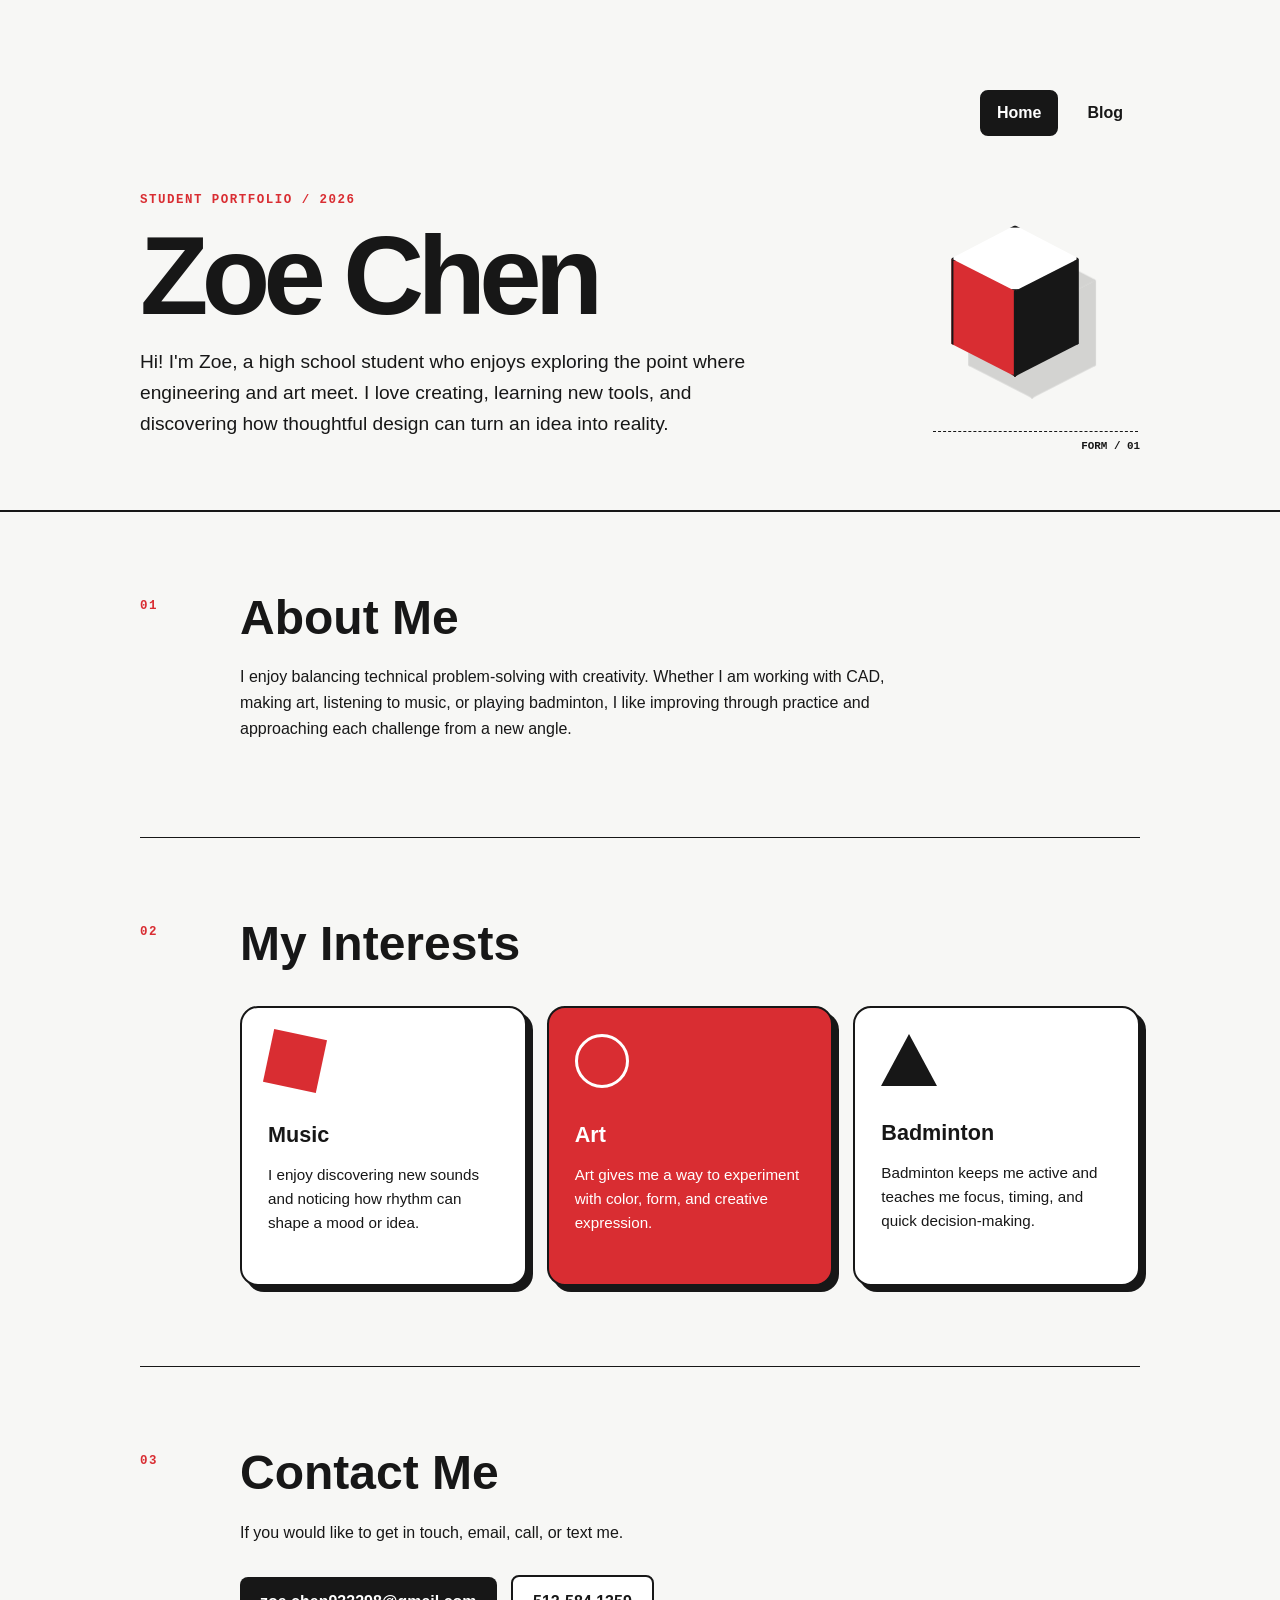
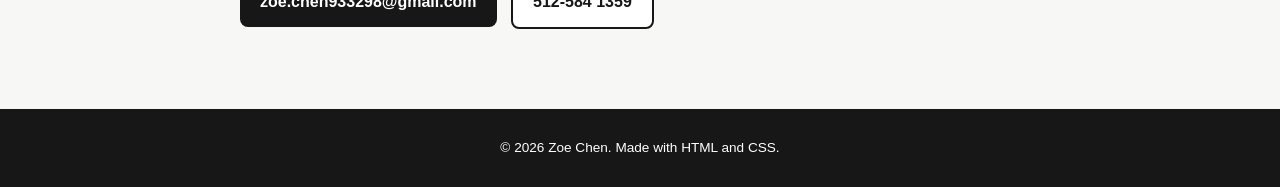
==== index.html @ 2bc7d5ce "web first version" ====
<!DOCTYPE html>
<html lang="en">
<head>
    <meta charset="UTF-8">
    <meta name="viewport" content="width=device-width, initial-scale=1.0">
    <meta name="description" content="A high school student's personal website.">
    <title>Zoe Chen | Personal Website</title>
    <link rel="stylesheet" href="style.css">
</head>
<body>
    <!-- HEADER: Change "Zoe Chen" below if you want to use a different name. -->
    <header class="site-header">
        <div class="container">
            <nav class="site-nav" aria-label="Main navigation">
                <a class="active" href="index.html">Home</a>
                <a href="blog.html">Blog</a>
            </nav>
            <p class="small-label">STUDENT PORTFOLIO / 2026</p>
            <h1>Zoe Chen</h1>
            <!-- INTRODUCTION: Replace this sentence with your own short introduction. -->
            <p class="introduction">
                Hi! I'm Zoe, a high school student who enjoys exploring the point
                where engineering and art meet. I love creating, learning new tools,
                and discovering how thoughtful design can turn an idea into reality.
            </p>

            <!-- Decorative CSS shape: edit its colors and movement in style.css. -->
            <div class="hero-object" aria-hidden="true">
                <div class="isometric-cube">
                    <span class="cube-face cube-top"></span>
                    <span class="cube-face cube-left"></span>
                    <span class="cube-face cube-right"></span>
                </div>
                <span class="object-line"></span>
                <span class="object-label">FORM / 01</span>
            </div>
        </div>
    </header>

    <main class="container">
        <!-- ABOUT ME: Write a few sentences about yourself here. -->
        <section class="section" id="about">
            <p class="section-number">01</p>
            <div class="section-content">
                <h2>About Me</h2>
                <p>
                    I enjoy balancing technical problem-solving with creativity.
                    Whether I am working with CAD, making art, listening to music,
                    or playing badminton, I like improving through practice and
                    approaching each challenge from a new angle.
                </p>
            </div>
        </section>

        <!-- INTERESTS: Change the three card titles and descriptions below. -->
        <section class="interests-section" id="interests">
            <p class="section-number">02</p>
            <div class="section-content">
                <h2>My Interests</h2>
                <div class="card-grid">
                    <!-- INTEREST 1 -->
                    <article class="interest-card">
                        <span class="shape square" aria-hidden="true"></span>
                        <h3>Music</h3>
                        <p>I enjoy discovering new sounds and noticing how rhythm can shape a mood or idea.</p>
                    </article>

                    <!-- INTEREST 2 -->
                    <article class="interest-card featured-card">
                        <span class="shape circle" aria-hidden="true"></span>
                        <h3>Art</h3>
                        <p>Art gives me a way to experiment with color, form, and creative expression.</p>
                    </article>

                    <!-- INTEREST 3 -->
                    <article class="interest-card">
                        <span class="shape triangle" aria-hidden="true"></span>
                        <h3>Badminton</h3>
                        <p>Badminton keeps me active and teaches me focus, timing, and quick decision-making.</p>
                    </article>
                </div>
            </div>
        </section>

        <!-- CONTACT: Replace the email address with your own contact information. -->
        <section class="section contact-section" id="contact">
            <p class="section-number">03</p>
            <div class="section-content">
                <h2>Contact Me</h2>
                <p>If you would like to get in touch, email, call, or text me.</p>
                <a class="contact-button" href="mailto:zoe.chen933298@gmail.com">
                    zoe.chen933298@gmail.com
                </a>
                <a class="contact-button secondary-button" href="tel:+15125841359">
                    512-584 1359
                </a>
            </div>
        </section>
    </main>

    <!-- FOOTER: Change "Zoe Chen" if you want to use a different name. -->
    <footer class="site-footer">
        <div class="container">
            <p>&copy; 2026 Zoe Chen. Made with HTML and CSS.</p>
        </div>
    </footer>
</body>
</html>
---- style.css ----
/* =========================================================
   COLORS
   Change --background below to choose a new background color.
   Try #ffffff for pure white or #f5f1e8 for warm cream.
   ========================================================= */
:root {
    --background: #f7f7f5; /* CHANGE THE PAGE BACKGROUND COLOR HERE */
    --text: #171717;
    --red: #d92d32;
    --white: #ffffff;
    --border: #171717;
}

/* BASIC PAGE SETUP */
* {
    box-sizing: border-box;
}

html {
    scroll-behavior: smooth;
}

body {
    margin: 0;
    color: var(--text);
    background-color: var(--background);
    font-family: Arial, Helvetica, sans-serif;
    line-height: 1.6;
}

/* Keeps all page content centered and easy to read. */
.container {
    width: min(100% - 40px, 1000px);
    margin: 0 auto;
}

/* HEADER */
.site-header {
    padding: 90px 0 70px;
    border-bottom: 2px solid var(--border);
    overflow: hidden;
}

.site-header > .container {
    position: relative;
}

/* SHARED NAVIGATION FOR ALL THREE PAGES */
.site-nav {
    display: flex;
    justify-content: flex-end;
    gap: 12px;
    margin-bottom: 55px;
}

.site-nav a {
    padding: 8px 15px;
    color: var(--text);
    border: 2px solid transparent;
    border-radius: 8px;
    font-weight: bold;
    text-decoration: none;
}

.site-nav a:hover,
.site-nav a:focus,
.site-nav a.active {
    border-color: var(--text);
}

.site-nav a.active {
    color: var(--white);
    background: var(--text);
}

.small-label,
.section-number {
    font-family: "Courier New", monospace;
    font-size: 0.78rem;
    font-weight: bold;
    letter-spacing: 0.12em;
}

.small-label {
    color: var(--red);
}

h1 {
    margin: 10px 0 18px;
    font-size: clamp(3.5rem, 10vw, 7rem);
    line-height: 0.95;
    letter-spacing: -0.06em;
}

.introduction {
    max-width: 650px;
    margin: 0;
    font-size: 1.2rem;
}

/* SUBTLE 3D HERO OBJECT
   This uses only CSS. Change --red above to recolor the red face. */
.hero-object {
    position: absolute;
    right: 0;
    bottom: -5px;
    width: 245px;
    height: 235px;
    opacity: 0;
    animation: object-arrive 1s cubic-bezier(.2, .8, .2, 1) .15s forwards;
}

.isometric-cube {
    position: absolute;
    top: 25px;
    left: 64px;
    width: 112px;
    height: 138px;
    filter: drop-shadow(15px 19px 0 rgba(23, 23, 23, 0.16));
    transform: scale(1.14);
    animation: gentle-float 4.5s ease-in-out 1.2s infinite;
}

.cube-face {
    position: absolute;
    display: block;
}

.cube-top {
    top: 0;
    left: 0;
    width: 112px;
    height: 58px;
    background: var(--white);
    border: 2px solid var(--text);
    clip-path: polygon(50% 0, 100% 50%, 50% 100%, 0 50%);
}

.cube-left {
    top: 29px;
    left: 0;
    width: 57px;
    height: 104px;
    background: var(--red);
    border: 2px solid var(--text);
    clip-path: polygon(0 0, 100% 28%, 100% 100%, 0 72%);
}

.cube-right {
    top: 29px;
    right: 0;
    width: 57px;
    height: 104px;
    background: var(--text);
    border: 2px solid var(--text);
    clip-path: polygon(0 28%, 100% 0, 100% 72%, 0 100%);
}

.object-line {
    position: absolute;
    right: 2px;
    bottom: 13px;
    width: 205px;
    border-bottom: 1px dashed var(--text);
}

.object-label {
    position: absolute;
    right: 0;
    bottom: -10px;
    padding-left: 8px;
    background: var(--background);
    font-family: "Courier New", monospace;
    font-size: 0.68rem;
    font-weight: bold;
}

@keyframes object-arrive {
    from {
        opacity: 0;
        transform: translateX(70px) rotate(5deg) scale(0.9);
    }
    to {
        opacity: 1;
        transform: translateX(0) rotate(0) scale(1);
    }
}

@keyframes gentle-float {
    0%, 100% { transform: scale(1.14) translateY(0) rotate(0); }
    50% { transform: scale(1.14) translateY(-12px) rotate(2deg); }
}

/* SMALL MOVING SHAPES USED ON THE BLOG PAGES */
.page-shape {
    position: absolute;
    right: 30px;
    bottom: 5px;
    width: 180px;
    height: 150px;
    opacity: 0;
    animation: shape-arrive 0.9s cubic-bezier(.2, .8, .2, 1) 0.2s forwards;
}

.shape-ring,
.shape-square-small,
.shape-dot {
    position: absolute;
    display: block;
}

.shape-ring {
    top: 5px;
    right: 5px;
    width: 115px;
    height: 115px;
    border: 5px solid var(--text);
    border-radius: 50%;
    animation: slow-turn 12s linear infinite;
}

.shape-ring::after {
    content: "";
    position: absolute;
    top: -7px;
    left: 48px;
    width: 12px;
    height: 12px;
    background: var(--red);
    border-radius: 50%;
}

.shape-square-small {
    left: 20px;
    bottom: 8px;
    width: 75px;
    height: 75px;
    background: var(--red);
    border: 3px solid var(--text);
    transform: rotate(15deg);
    animation: square-drift 4.5s ease-in-out infinite;
}

.shape-dot {
    top: 25px;
    left: 30px;
    width: 20px;
    height: 20px;
    background: var(--text);
    border-radius: 50%;
}

.page-shape-post .shape-ring {
    border-radius: 0;
    transform: rotate(45deg);
}

.page-shape-post .shape-square-small {
    border-radius: 50%;
}

@keyframes shape-arrive {
    from { opacity: 0; transform: translateY(35px) scale(0.9); }
    to { opacity: 1; transform: translateY(0) scale(1); }
}

@keyframes slow-turn {
    to { transform: rotate(360deg); }
}

@keyframes square-drift {
    0%, 100% { transform: translateY(0) rotate(15deg); }
    50% { transform: translateY(-7px) rotate(20deg); }
}

/* MAIN SECTIONS */
.section,
.interests-section {
    display: grid;
    grid-template-columns: 70px 1fr;
    gap: 30px;
    padding: 80px 0;
    border-bottom: 1px solid var(--border);
}

.section-number {
    margin: 5px 0 0;
    color: var(--red);
}

.section-content h2 {
    margin: 0 0 20px;
    font-size: clamp(2rem, 5vw, 3rem);
    line-height: 1.1;
}

.section-content > p {
    max-width: 680px;
}

/* INTEREST CARDS
   Change the card text in index.html, not here. */
.card-grid {
    display: grid;
    grid-template-columns: repeat(3, 1fr);
    gap: 20px;
    margin-top: 35px;
}

.interest-card {
    min-height: 280px;
    padding: 26px;
    background: var(--white);
    border: 2px solid var(--border);
    border-radius: 18px;
    box-shadow: 6px 6px 0 var(--text);
    transition: transform 0.25s ease, box-shadow 0.25s ease;
}

.interest-card:hover {
    transform: translateY(-5px);
    box-shadow: 9px 11px 0 var(--text);
}

.featured-card {
    color: var(--white);
    background: var(--red);
}

.interest-card h3 {
    margin: 30px 0 10px;
    font-size: 1.35rem;
}

.interest-card p {
    margin: 0;
    font-size: 0.95rem;
}

/* Simple geometric decorations support the engineering + art theme. */
.shape {
    display: block;
    width: 54px;
    height: 54px;
}

.square {
    background: var(--red);
    transform: rotate(12deg);
}

.circle {
    border: 3px solid var(--white);
    border-radius: 50%;
}

.triangle {
    width: 0;
    height: 0;
    border-right: 28px solid transparent;
    border-bottom: 52px solid var(--text);
    border-left: 28px solid transparent;
}

/* CONTACT
   Change the visible email and the mailto link in index.html. */
.contact-section {
    border-bottom: 0;
}

.contact-button {
    display: inline-block;
    margin-top: 14px;
    padding: 12px 20px;
    color: var(--white);
    background: var(--text);
    border-radius: 8px;
    font-weight: bold;
    text-decoration: none;
}

.contact-button:hover,
.contact-button:focus {
    background: var(--red);
}

.secondary-button {
    margin-left: 10px;
    color: var(--text);
    background: var(--white);
    border: 2px solid var(--text);
}

/* BLOG LIST PAGE */
.page-header h1,
.post-header h1 {
    font-size: clamp(3.2rem, 9vw, 6rem);
}

.blog-main {
    min-height: 540px;
    padding-top: 75px;
    padding-bottom: 90px;
}

.blog-main h2 {
    margin: 8px 0 30px;
    font-size: clamp(2rem, 5vw, 3rem);
}

.blog-card {
    max-width: 720px;
    padding: 34px;
    background: var(--white);
    border: 2px solid var(--border);
    border-radius: 18px;
    box-shadow: 7px 7px 0 var(--text);
    transition: transform 0.25s ease, box-shadow 0.25s ease;
}

.blog-card:hover {
    transform: translateY(-5px);
    box-shadow: 10px 12px 0 var(--text);
}

.blog-card h3 {
    margin: 0 0 5px;
    font-size: clamp(1.7rem, 4vw, 2.4rem);
}

.post-date {
    color: var(--red);
    font-family: "Courier New", monospace;
    font-size: 0.82rem;
    font-weight: bold;
    letter-spacing: 0.06em;
}

.tags {
    display: flex;
    flex-wrap: wrap;
    gap: 8px;
    margin: 24px 0;
}

.tags span {
    padding: 5px 11px;
    color: var(--red);
    border: 1px solid var(--red);
    border-radius: 999px;
    font-family: "Courier New", monospace;
    font-size: 0.75rem;
    font-weight: bold;
}

.read-more,
.back-link {
    color: var(--text);
    font-weight: bold;
    text-decoration-color: var(--red);
    text-decoration-thickness: 2px;
    text-underline-offset: 4px;
}

/* INDIVIDUAL BLOG POST */
.post-content {
    max-width: 740px;
    margin: 0 auto;
    padding: 75px 0 100px;
    font-size: 1.05rem;
}

.post-lead {
    padding-left: 22px;
    border-left: 5px solid var(--red);
    font-size: 1.25rem;
    font-weight: bold;
}

.post-content h2 {
    margin: 55px 0 15px;
    font-size: 1.8rem;
}

.post-content li {
    margin-bottom: 10px;
}

.back-link {
    display: inline-block;
    margin-top: 40px;
}

/* FOOTER */
.site-footer {
    padding: 28px 0;
    color: var(--white);
    background: var(--text);
    text-align: center;
    font-size: 0.85rem;
}

.site-footer p {
    margin: 0;
}

/* RESPONSIVE DESIGN FOR PHONES */
@media (max-width: 700px) {
    .site-header {
        padding: 65px 0 50px;
    }

    .hero-object {
        position: relative;
        right: auto;
        bottom: auto;
        width: 180px;
        height: 190px;
        margin: 35px auto 0;
        transform-origin: center;
    }

    .page-shape {
        position: relative;
        right: auto;
        bottom: auto;
        width: 170px;
        height: 145px;
        margin: 35px auto 0;
    }

    .site-nav {
        justify-content: flex-start;
        margin-bottom: 40px;
    }

    .section,
    .interests-section {
        grid-template-columns: 1fr;
        gap: 10px;
        padding: 55px 0;
    }

    .card-grid {
        grid-template-columns: 1fr;
    }

    .interest-card {
        min-height: 230px;
    }

    .secondary-button {
        margin-left: 0;
    }

    .blog-card {
        padding: 25px;
    }

    .post-content {
        padding: 55px 0 75px;
    }
}

/* Accessibility: remove animation when a visitor requests less motion. */
@media (prefers-reduced-motion: reduce) {
    html {
        scroll-behavior: auto;
    }

    .hero-object {
        opacity: 1;
        animation: none;
    }

    .isometric-cube {
        animation: none;
    }

    .page-shape,
    .shape-ring,
    .shape-square-small {
        opacity: 1;
        animation: none;
    }

    .interest-card,
    .blog-card {
        transition: none;
    }
}
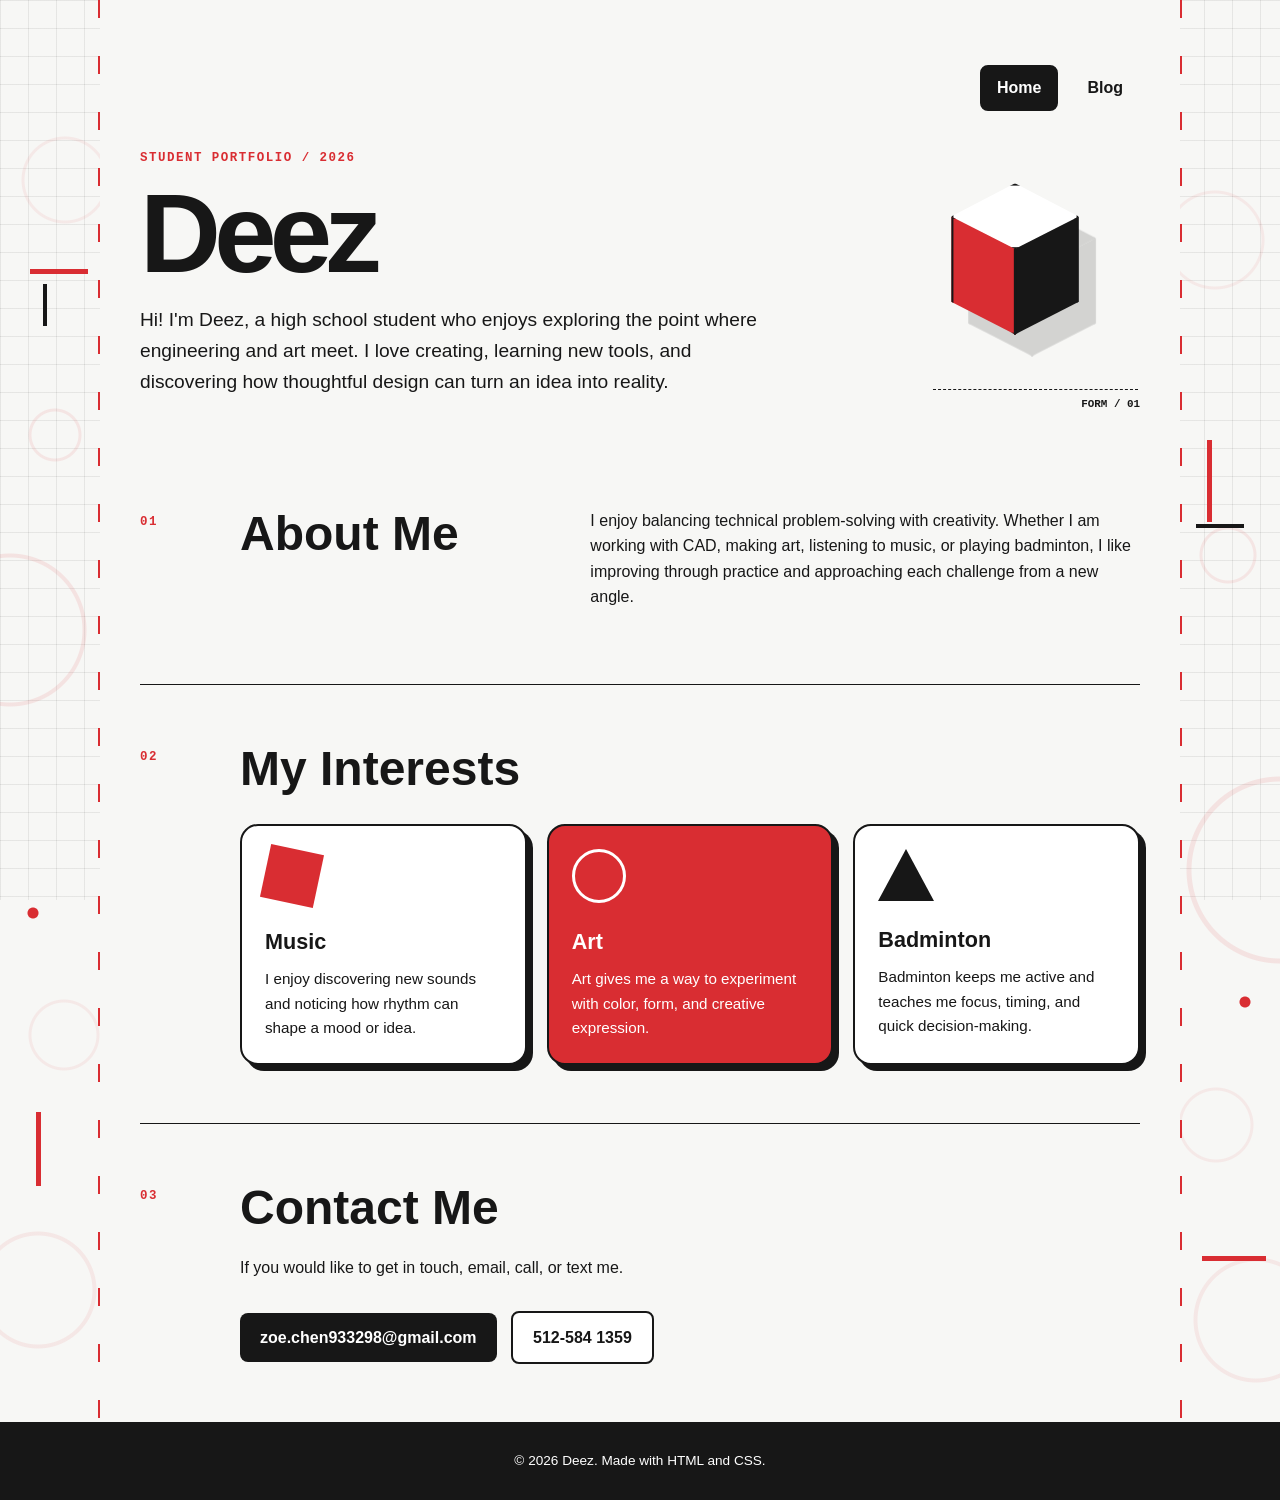
==== commit 8bccf929: "Update index.html" ====
--- a/index.html
+++ b/index.html
@@ -4,7 +4,7 @@
     <meta charset="UTF-8">
     <meta name="viewport" content="width=device-width, initial-scale=1.0">
     <meta name="description" content="A high school student's personal website.">
-    <title>Zoe Chen | Personal Website</title>
+    <title>Deez | Personal Website</title>
     <link rel="stylesheet" href="style.css">
 </head>
 <body>
@@ -16,10 +16,10 @@
                 <a href="blog.html">Blog</a>
             </nav>
             <p class="small-label">STUDENT PORTFOLIO / 2026</p>
-            <h1>Zoe Chen</h1>
+            <h1>Deez</h1>
             <!-- INTRODUCTION: Replace this sentence with your own short introduction. -->
             <p class="introduction">
-                Hi! I'm Zoe, a high school student who enjoys exploring the point
+                Hi! I'm Deez, a high school student who enjoys exploring the point
                 where engineering and art meet. I love creating, learning new tools,
                 and discovering how thoughtful design can turn an idea into reality.
             </p>
@@ -101,7 +101,7 @@
     <!-- FOOTER: Change "Zoe Chen" if you want to use a different name. -->
     <footer class="site-footer">
         <div class="container">
-            <p>&copy; 2026 Zoe Chen. Made with HTML and CSS.</p>
+            <p>&copy; 2026 Deez. Made with HTML and CSS.</p>
         </div>
     </footer>
 </body>
--- a/style.css
+++ b/style.css
@@ -21,6 +21,7 @@
 }
 
 body {
+    position: relative;
     margin: 0;
     color: var(--text);
     background-color: var(--background);
@@ -28,6 +29,66 @@
     line-height: 1.6;
 }
 
+/* ARCHITECTURAL SIDE GUTTERS
+   These fill wide screens without making the main text harder to read. */
+body::before,
+body::after {
+    content: "";
+    position: absolute;
+    top: 0;
+    bottom: 0;
+    z-index: 0;
+    /* Stop 40px before the content so the accents never overlap text. */
+    width: max(calc((100vw - 1080px) / 2), 0px);
+    pointer-events: none;
+}
+
+body::before {
+    left: 0;
+    background:
+        repeating-linear-gradient(to bottom, var(--red) 0 18px, transparent 18px 56px) 100% 0 / 2px 100% no-repeat,
+        linear-gradient(var(--red), var(--red)) 72% 18% / 58px 5px no-repeat,
+        linear-gradient(var(--text), var(--text)) 45% 19.5% / 4px 42px no-repeat,
+        radial-gradient(circle, var(--red) 0 5px, transparent 6px) 30% 61% / 16px 16px no-repeat,
+        linear-gradient(var(--red), var(--red)) 38% 78% / 5px 74px no-repeat,
+        radial-gradient(circle at 10% 42%, transparent 0 72px, rgba(217, 45, 50, 0.10) 73px 76px, transparent 77px),
+        radial-gradient(circle at 65% 12%, transparent 0 40px, rgba(217, 45, 50, 0.07) 41px 43px, transparent 44px),
+        radial-gradient(circle at 38% 86%, transparent 0 54px, rgba(217, 45, 50, 0.08) 55px 58px, transparent 59px),
+        radial-gradient(circle at 55% 29%, transparent 0 23px, rgba(217, 45, 50, 0.09) 24px 26px, transparent 27px),
+        radial-gradient(circle at 64% 69%, transparent 0 32px, rgba(217, 45, 50, 0.07) 33px 35px, transparent 36px),
+        linear-gradient(rgba(23, 23, 23, 0.08) 1px, transparent 1px) 0 0 / 28px 28px,
+        linear-gradient(90deg, rgba(23, 23, 23, 0.08) 1px, transparent 1px) 0 0 / 28px 28px;
+    /* The grid stays behind while the red details travel with the page. */
+    /* Marks and circles follow the gutter; the grid stays fixed for depth. */
+    background-attachment: scroll, scroll, scroll, scroll, scroll, scroll, scroll, scroll, scroll, scroll, fixed, fixed;
+}
+
+body::after {
+    right: 0;
+    background:
+        repeating-linear-gradient(to bottom, var(--red) 0 18px, transparent 18px 56px) 0 0 / 2px 100% no-repeat,
+        linear-gradient(var(--red), var(--red)) 28% 31% / 5px 82px no-repeat,
+        linear-gradient(var(--text), var(--text)) 30% 35% / 48px 4px no-repeat,
+        radial-gradient(circle, var(--red) 0 5px, transparent 6px) 68% 67% / 16px 16px no-repeat,
+        linear-gradient(var(--red), var(--red)) 60% 84% / 64px 5px no-repeat,
+        radial-gradient(circle at 100% 58%, transparent 0 88px, rgba(217, 45, 50, 0.10) 89px 93px, transparent 94px),
+        radial-gradient(circle at 35% 16%, transparent 0 46px, rgba(217, 45, 50, 0.07) 47px 49px, transparent 50px),
+        radial-gradient(circle at 76% 88%, transparent 0 58px, rgba(217, 45, 50, 0.08) 59px 62px, transparent 63px),
+        radial-gradient(circle at 48% 37%, transparent 0 25px, rgba(217, 45, 50, 0.09) 26px 28px, transparent 29px),
+        radial-gradient(circle at 36% 75%, transparent 0 34px, rgba(217, 45, 50, 0.07) 35px 37px, transparent 38px),
+        linear-gradient(rgba(23, 23, 23, 0.08) 1px, transparent 1px) 0 0 / 28px 28px,
+        linear-gradient(90deg, rgba(23, 23, 23, 0.08) 1px, transparent 1px) 0 0 / 28px 28px;
+    background-attachment: scroll, scroll, scroll, scroll, scroll, scroll, scroll, scroll, scroll, scroll, fixed, fixed;
+}
+
+/* Keep page content above the decorative gutter layer. */
+.site-header,
+main,
+.site-footer {
+    position: relative;
+    z-index: 1;
+}
+
 /* Keeps all page content centered and easy to read. */
 .container {
     width: min(100% - 40px, 1000px);
@@ -36,8 +97,7 @@
 
 /* HEADER */
 .site-header {
-    padding: 90px 0 70px;
-    border-bottom: 2px solid var(--border);
+    padding: 65px 0 52px;
     overflow: hidden;
 }
 
@@ -50,7 +110,7 @@
     display: flex;
     justify-content: flex-end;
     gap: 12px;
-    margin-bottom: 55px;
+    margin-bottom: 38px;
 }
 
 .site-nav a {
@@ -279,7 +339,7 @@
     display: grid;
     grid-template-columns: 70px 1fr;
     gap: 30px;
-    padding: 80px 0;
+    padding: 58px 0;
     border-bottom: 1px solid var(--border);
 }
 
@@ -296,6 +356,19 @@
 
 .section-content > p {
     max-width: 680px;
+}
+
+/* A wider About layout keeps the homepage from feeling like one long column. */
+#about .section-content {
+    display: grid;
+    grid-template-columns: minmax(190px, 0.75fr) minmax(340px, 1.35fr);
+    gap: 45px;
+    align-items: start;
+}
+
+#about .section-content h2,
+#about .section-content p {
+    margin-top: 0;
 }
 
 /* INTEREST CARDS
@@ -304,12 +377,12 @@
     display: grid;
     grid-template-columns: repeat(3, 1fr);
     gap: 20px;
-    margin-top: 35px;
+    margin-top: 28px;
 }
 
 .interest-card {
-    min-height: 280px;
-    padding: 26px;
+    min-height: 235px;
+    padding: 23px;
     background: var(--white);
     border: 2px solid var(--border);
     border-radius: 18px;
@@ -328,7 +401,7 @@
 }
 
 .interest-card h3 {
-    margin: 30px 0 10px;
+    margin: 22px 0 8px;
     font-size: 1.35rem;
 }
 
@@ -399,8 +472,8 @@
 
 .blog-main {
     min-height: 540px;
-    padding-top: 75px;
-    padding-bottom: 90px;
+    padding-top: 58px;
+    padding-bottom: 70px;
 }
 
 .blog-main h2 {
@@ -541,6 +614,10 @@
         padding: 55px 0;
     }
 
+    #about .section-content {
+        display: block;
+    }
+
     .card-grid {
         grid-template-columns: 1fr;
     }
@@ -559,6 +636,14 @@
 
     .post-content {
         padding: 55px 0 75px;
+    }
+}
+
+/* The decorative gutters are only useful on genuinely wide screens. */
+@media (max-width: 1150px) {
+    body::before,
+    body::after {
+        display: none;
     }
 }
 
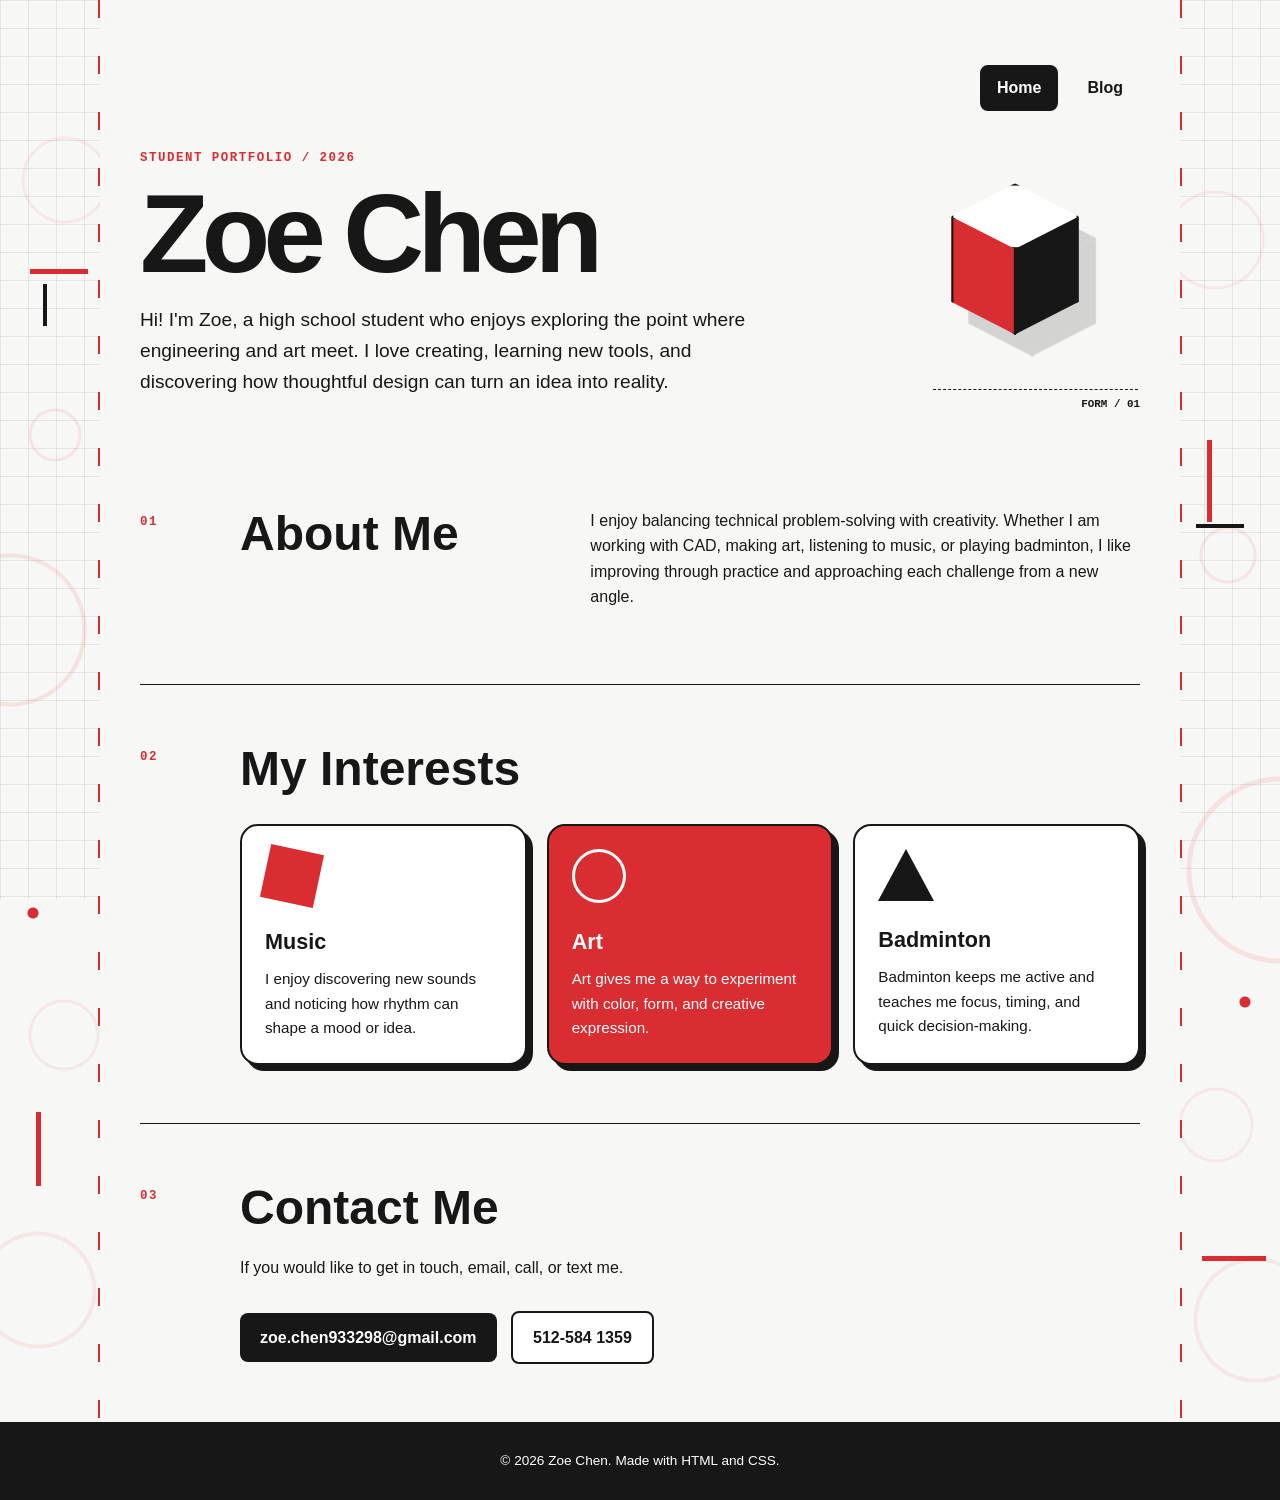
==== commit 54a5cf0d: "Update index.html" ====
--- a/index.html
+++ b/index.html
@@ -4,7 +4,7 @@
     <meta charset="UTF-8">
     <meta name="viewport" content="width=device-width, initial-scale=1.0">
     <meta name="description" content="A high school student's personal website.">
-    <title>Deez | Personal Website</title>
+    <title>Zoe Chen | Personal Website</title>
     <link rel="stylesheet" href="style.css">
 </head>
 <body>
@@ -16,10 +16,10 @@
                 <a href="blog.html">Blog</a>
             </nav>
             <p class="small-label">STUDENT PORTFOLIO / 2026</p>
-            <h1>Deez</h1>
+            <h1>Zoe Chen</h1>
             <!-- INTRODUCTION: Replace this sentence with your own short introduction. -->
             <p class="introduction">
-                Hi! I'm Deez, a high school student who enjoys exploring the point
+                Hi! I'm Zoe, a high school student who enjoys exploring the point
                 where engineering and art meet. I love creating, learning new tools,
                 and discovering how thoughtful design can turn an idea into reality.
             </p>
@@ -101,7 +101,7 @@
     <!-- FOOTER: Change "Zoe Chen" if you want to use a different name. -->
     <footer class="site-footer">
         <div class="container">
-            <p>&copy; 2026 Deez. Made with HTML and CSS.</p>
+            <p>&copy; 2026 Zoe Chen. Made with HTML and CSS.</p>
         </div>
     </footer>
 </body>
